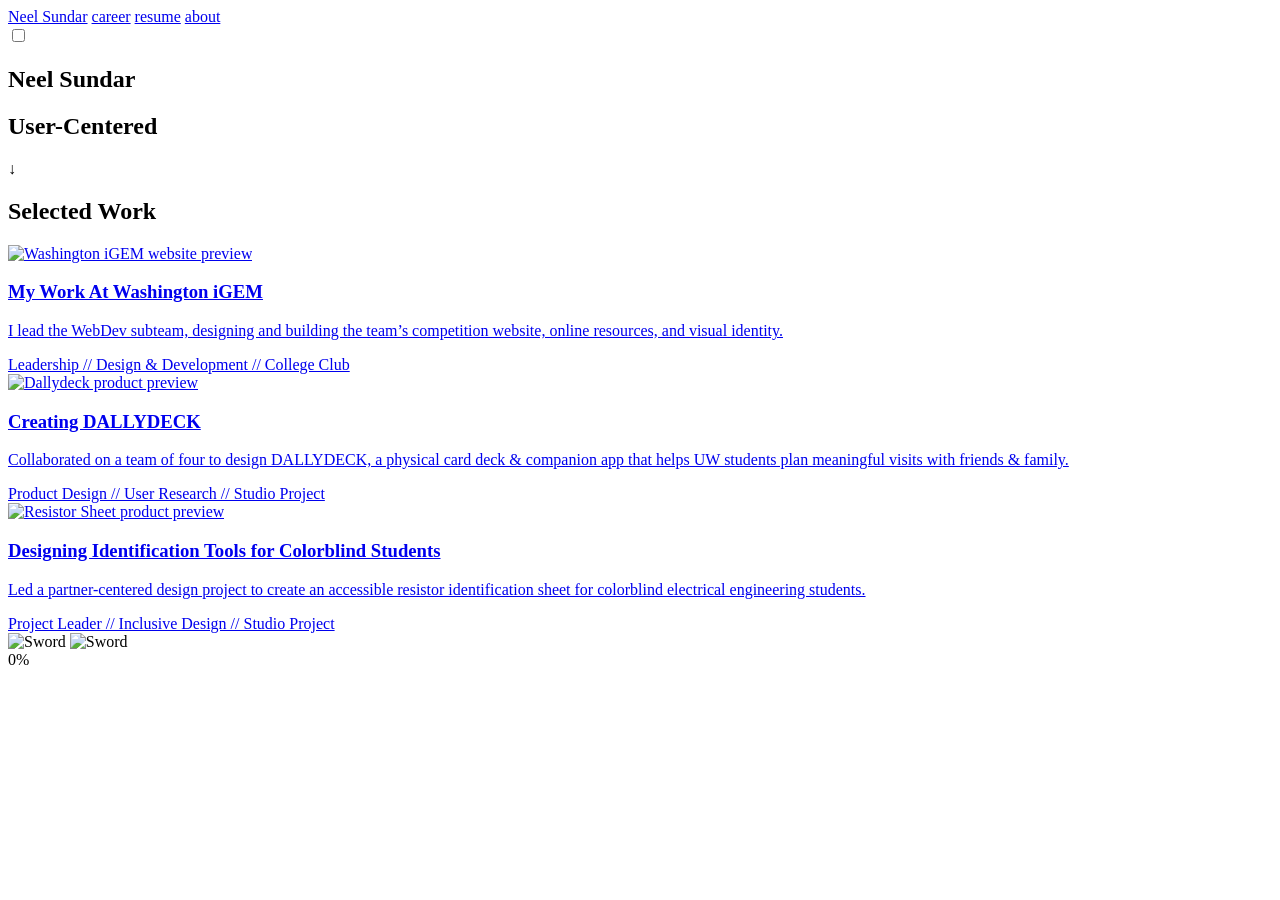
==== index.html @ bd40997f "Add files via upload" ====
<!DOCTYPE html>
<html lang="en">
<head>

  <meta charset="UTF-8" />
  <meta http-equiv="X-UA-Compatible" content = "IE=edge">
  <meta name="viewport" content="width=device-width, initial-scale=1.0" />
  <title>Neel Sundar</title>
  <link rel="stylesheet" href="css/styles.css" />
  <link href="https://fonts.googleapis.com/css2?family=JetBrains+Mono:wght@300;400;600&display=swap" rel="stylesheet">
</head>
<body>
<div class="astro-bg">
    <div class="sun"></div>
    <div class="moon"></div>
  </div>
<nav>
    <div class="nav-links">
      <a href="index.html">Neel Sundar</a>
      <a href="career.html">career</a>
      <a href="assets/images/Neel Sundar Resume.pdf" target = "_blank">resume</a>
      <a href="about.html">about</a>
    </div>

    <div class="theme-switch">
  <input type="checkbox" id="theme-toggle" />
  <label for="theme-toggle">
    <span class="toggle-circle"></span>
  </label>
  </div>
</nav>



<section class="hero-identity">
  <div class="hero-identity-container">
    <h1 class="hero-name" id="name-toggle">
      Neel Sundar
    </h1>

    <h2 class="home-role">
      User-Centered <span class="swap-word"></span>
    </h2>
  </div>
  <div class="scroll-indicator">
  ↓
  </div>
</section>

<section class="featured-work" id ="projects">
  <h2 class="section-title">Selected Work</h2>

  <div class="project-list">

    <!-- Project Item -->
    <a href="projects/igem.html" class="project-item">
      
      <div class="project-image">
        <img src="assets/images/igem-preview.png" alt="Washington iGEM website preview">
      </div>

      <div class="project-info">
        <h3>My Work At Washington iGEM</h3>
        <p>I lead the WebDev subteam, designing and building the team’s competition website, online resources, and visual identity.</p>
        <span class="project-link">Leadership // Design & Development // College Club</span>
      </div>

    </a>

    <!---HCDE302-303--->
    <a href="projects/dallydeck.html" class="project-item">
      
      <div class="project-image">
        <img src="assets/images/Dallydeck-preview.png" alt="Dallydeck product preview">
      </div>

      <div class="project-info">
        <h3>Creating DALLYDECK</h3>
        <p>Collaborated on a team of four to design DALLYDECK, a physical card deck & companion app that helps UW students plan meaningful visits with friends & family.</p>
        <span class="project-link">Product Design // User Research // Studio Project</span>
      </div>

    </a>
    <!---HCDE315 Tool for Colorblond Electrical Engineers-->
    <a href="projects/resistorcolorsheet.html" class="project-item">
      
      <div class="project-image">
        <img src="assets/images/Prototype315.png" alt="Resistor Sheet product preview">
      </div>

      <div class="project-info">
        <h3>Designing Identification Tools for Colorblind Students</h3>
        <p>Led a partner-centered design project to create an accessible resistor identification sheet for colorblind electrical engineering students.</p>
        <span class="project-link">Project Leader // Inclusive Design // Studio Project</span>
      </div>

    </a>
    
    <!-- Duplicate this block to add more projects -->

  </div>
</section>



<div class="sword-scene">
  <img src="assets/images/BlackSwordDrawing.svg"
       class="sword-img sword-sun"
       alt="Sword">

  <img src="assets/images/WhiteSwordDrawing.svg"
       class="sword-img sword-moon"
       alt="Sword">
  <div class="scroll-percentage" id="scrollPercentage">0%</div>
  <div class="fire"></div>
</div>


  <script src="js/main.js"></script>
</body>
</html>
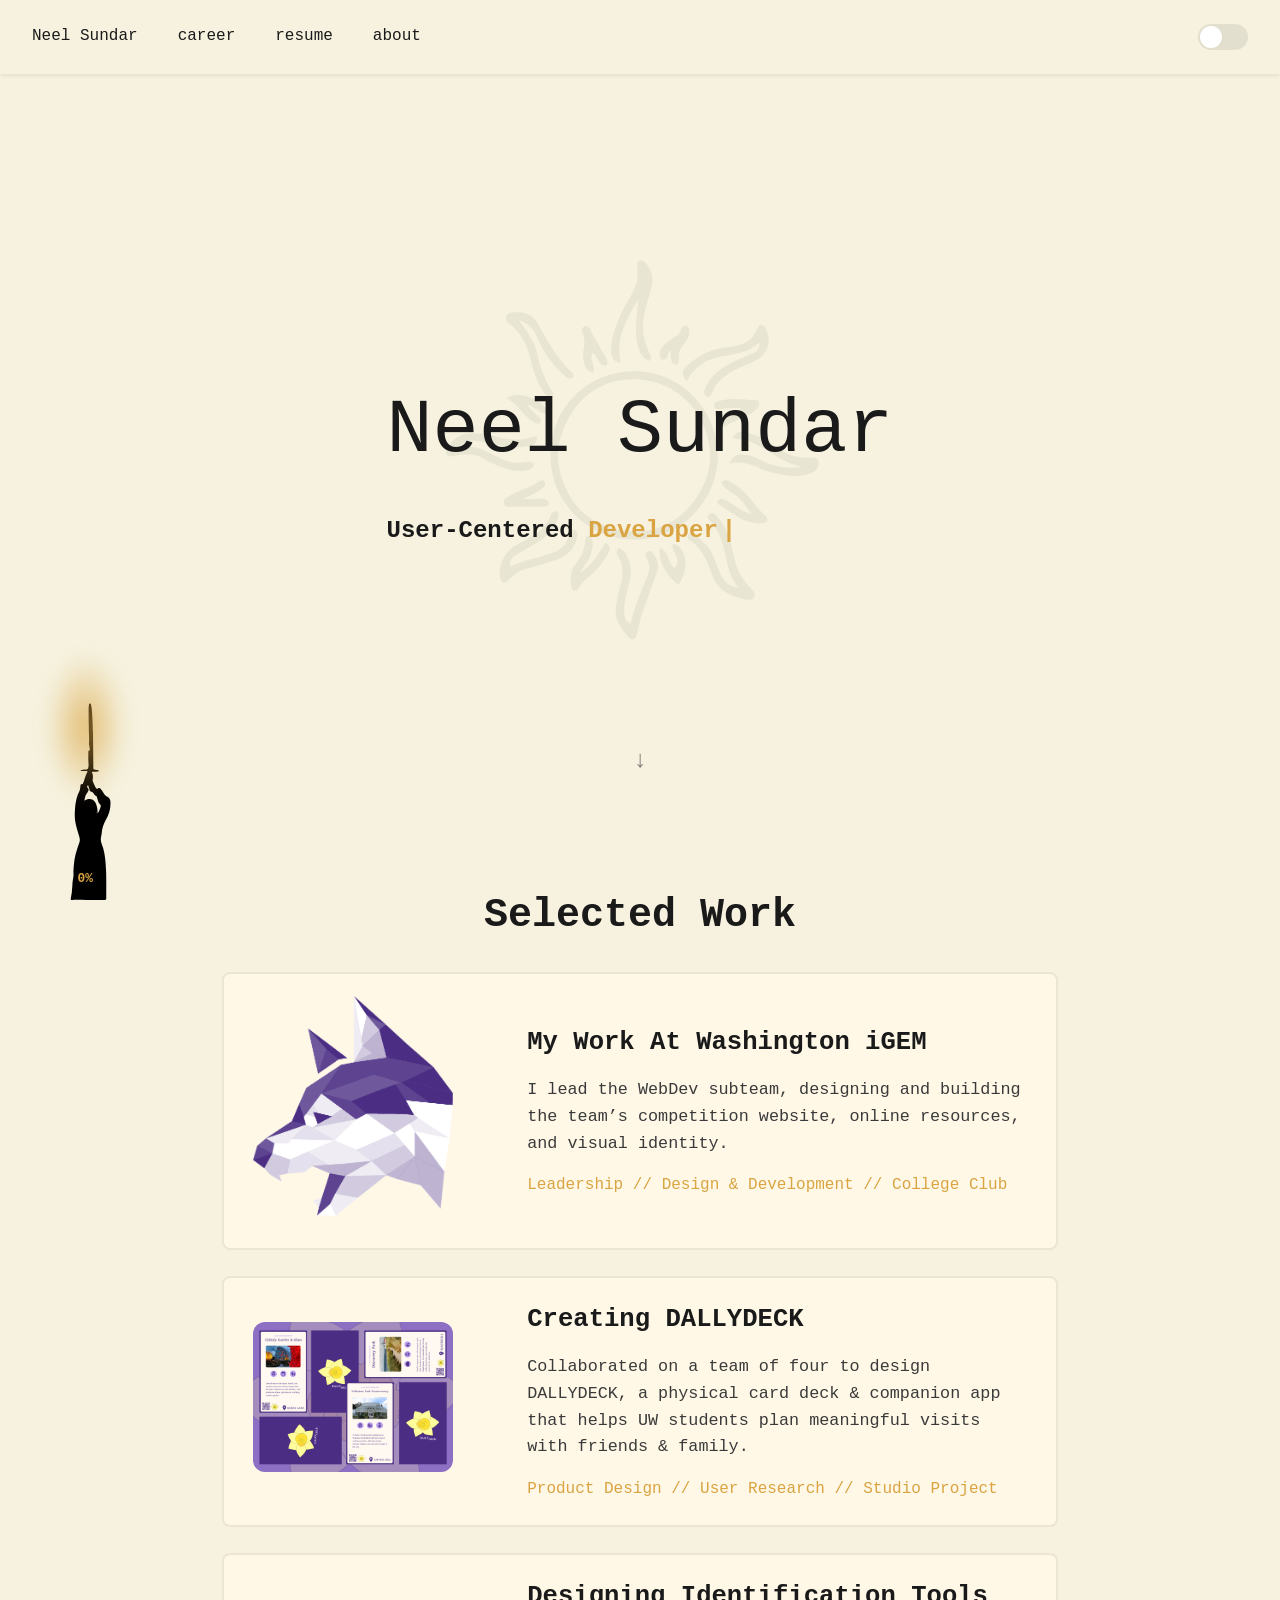
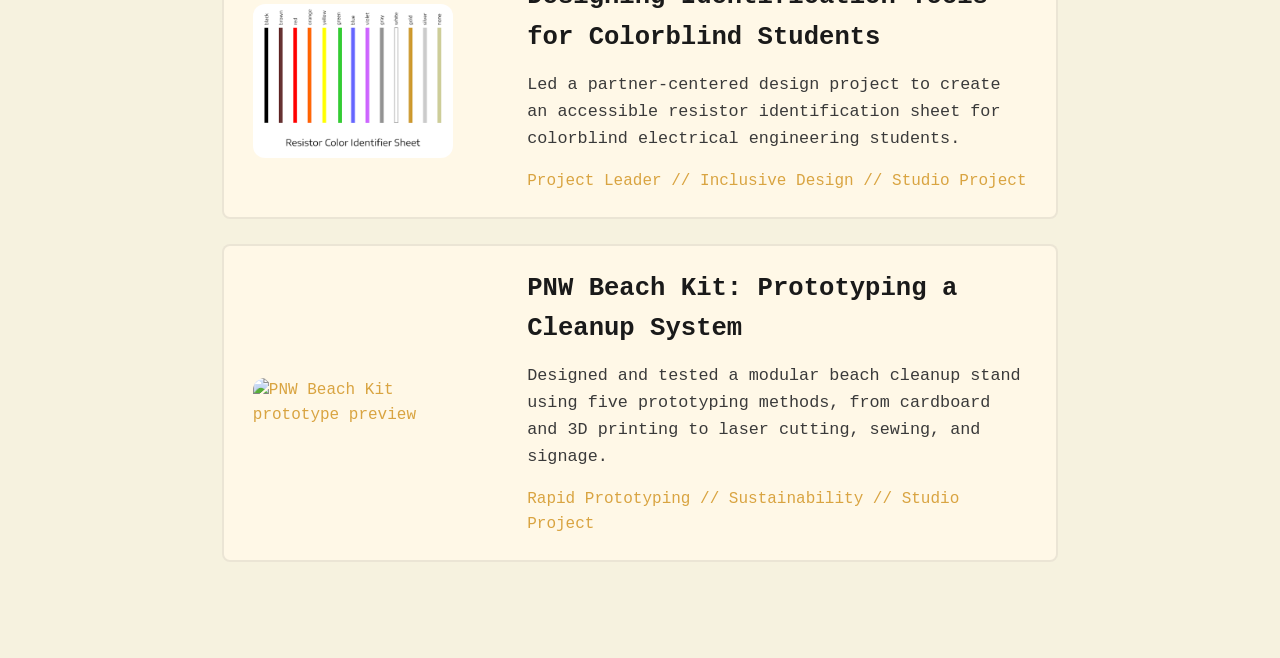
==== commit 11517bb3: "Add files via upload Changed read me + insta ANd added new preojects index.html" ====
--- a/index.html
+++ b/index.html
@@ -81,6 +81,8 @@
       </div>
 
     </a>
+
+    
     <!---HCDE315 Tool for Colorblond Electrical Engineers-->
     <a href="projects/resistorcolorsheet.html" class="project-item">
       
@@ -95,6 +97,22 @@
       </div>
 
     </a>
+
+    <!-- HCDE351: PNW Beach Kit -->
+    <a href="projects/pnwbeachkit.html" class="project-item">
+
+      <div class="project-image">
+        <img src="assets/images/beachtools1.png" alt="PNW Beach Kit prototype preview">
+      </div>
+
+      <div class="project-info">
+        <h3>PNW Beach Kit: Prototyping a Cleanup System</h3>
+        <p>Designed and tested a modular beach cleanup stand using five prototyping methods, from cardboard and 3D printing to laser cutting, sewing, and signage.</p>
+        <span class="project-link">Rapid Prototyping // Sustainability // Studio Project</span>
+      </div>
+
+    </a>
+
     
     <!-- Duplicate this block to add more projects -->
 
--- a/css/styles.css
+++ b/css/styles.css
@@ -0,0 +1,895 @@
+/* =========================
+   THEME SYSTEM
+========================= */
+
+:root {
+  /* 🌞 SUN THEME (Default) */
+  --bg-color: #f6f2df;          /* warm off-white */
+  --text-color: #1a1a1a;
+  --muted-text: #3a3a3a;
+  --accent-color: #d9a441;      /* warm gold */
+  --card-bg: #fff8e7;
+  --border-color: rgba(0, 0, 0, 0.08);
+}
+
+/* 🌙 MOON THEME */
+[data-theme="moon"] {
+  --bg-color: #0f1118;          /* deep dark base */
+  --text-color: #e6e9f0;
+  --muted-text: #c4cad8;
+  --accent-color: #4a6fa5;      /* greyish blue */
+  --card-bg: #161b26;
+  --border-color: rgba(255, 255, 255, 0.08);
+}
+
+
+/* =========================
+   RESET
+========================= */
+
+* {
+  margin: 0;
+  padding: 0;
+  box-sizing: border-box;
+}
+
+
+/* =========================
+   BASE
+========================= */
+
+body {
+  padding-top:100px;
+  font-family: "JetBrains Mono", "Courier New", monospace;
+  line-height: 1.6;
+
+  background: var(--bg-color);
+  color: var(--text-color);
+
+  padding-left: 2rem;
+  padding-right: 2rem;
+  padding-bottom: 2rem;
+  max-width: 1100px;
+  margin: 0 auto;
+
+  transition: background 0.3s ease, color 0.3s ease;
+}
+
+
+/* NAVIGATION */
+
+/* Fixed navbar */
+nav {
+  position: fixed;
+  top: 0;
+  left: 0;
+  width: 100%;
+  z-index: 1000;
+  display: flex;
+  justify-content: space-between; /* left = links, right = theme toggle */
+  align-items: center;
+  padding: 1.5rem 2rem; /* adjust to your original spacing */
+  background-color: var(--bg-color); /* optional */
+  box-shadow: 0 2px 4px var(--border-color); /* optional */
+}
+
+/* Keep nav links on the left */
+.nav-links {
+  display: flex;
+  gap: 40px;
+}
+
+
+
+nav a {
+  text-decoration: none;
+  color: var(--text-color);
+  font-weight: 500;
+  transition: color 0.2s ease;
+}
+
+nav a:hover {
+  color: var(--accent-color);
+}
+
+/* ========================= */
+/* THEME TOGGLE SWITCH */
+/* ========================= */
+
+/* Keep theme toggle on the right */
+.theme-switch {
+  display: flex;
+  align-items: center;
+}
+
+.theme-switch input {
+  display: none;
+}
+
+.theme-switch label {
+  width: 50px;
+  height: 26px;
+  background: var(--border-color);
+  border-radius: 50px;
+  position: relative;
+  cursor: pointer;
+  transition: background 0.3s ease;
+}
+
+.theme-switch .toggle-circle {
+  width: 22px;
+  height: 22px;
+  background: white;
+  border-radius: 50%;
+  position: absolute;
+  top: 2px;
+  left: 2px;
+  transition: transform 0.3s ease;
+}
+
+/* When checked → move circle */
+.theme-switch input:checked + label .toggle-circle {
+  transform: translateX(24px);
+}
+
+/* Dark mode active styling */
+[data-theme="moon"] .theme-switch label {
+  background: var(--accent-color);
+}
+
+/* =========================
+   HERO
+========================= */
+.career-section {
+  padding-top: 10px; /* adjust based on navbar height */
+}
+
+
+.hero h1 {
+  font-size: 3rem;
+  margin-bottom: 1rem;
+}
+
+.hero p {
+  font-size: 1.2rem;
+  max-width: 650px;
+  color: var(--muted-text);
+}
+
+
+/* =========================
+   WORK SECTION
+========================= */
+
+.featured-work {
+  margin-top: 4rem;
+}
+
+.project-grid {
+  display: grid;
+  grid-template-columns: repeat(auto-fit, minmax(260px, 1fr));
+  gap: 2rem;
+  margin-top: 2rem;
+}
+
+
+/* =========================
+   PROJECT CARD
+========================= */
+
+.project-card {
+  padding: 1.8rem;
+  background: var(--card-bg);
+  border: 1px solid var(--border-color);
+  border-radius: 12px;
+
+  text-decoration: none;
+  color: inherit;
+
+  transition: transform 0.3s ease, box-shadow 0.3s ease;
+}
+html {
+  overflow-y: scroll;
+}
+/* =========================
+   GLOBAL LINKS
+========================= */
+
+/* Base link style (outside navbar) */
+a {
+  text-decoration: none;
+  color: var(--accent-color);
+}
+
+/* Remove animation from navbar links */
+nav a {
+  color: var(--text-color);
+  transition: color 0.2s ease;
+}
+
+/* Keep your navbar hover color */
+nav a:hover {
+  color: var(--accent-color);
+}
+
+/* Animate NON-navbar links */
+body a:not(nav a) {
+  display: inline-block;
+  transition: transform 0.15s ease;
+}
+
+/* Grow slightly when clicked */
+body a:not(nav a):hover {
+  transform: scale(1.04);
+}
+
+.project-card:hover {
+  transform: translateY(-6px);
+  box-shadow: 0 10px 25px rgba(0, 0, 0, 0.08);
+}
+.project-item {
+  display: flex;
+  gap: 40px;
+  align-items: center;
+  padding: 30px 0;
+}
+
+.project-image img {
+  width: 200px;
+  border-radius: 12px;
+}
+
+.project-info {
+  max-width: 500px;
+}
+
+.project-item:visited {
+  color: inherit;   /* 🔥 removes purple visited color */
+}
+
+.project-link {
+  color: var(--accent-color);
+  font-weight: 500;
+}
+
+.project-item:hover .project-link {
+  opacity: 0.8;
+}
+
+
+/* ====================
+  Container 
+=====================*/
+.featured-work {
+  padding: 4rem 2rem;
+  max-width: 900px;
+  margin: 0 auto;
+}
+
+.section-title {
+  font-size: 2.5rem;
+  font-weight: 600;
+  margin-bottom: 1.5rem;
+  text-align: center;
+}
+
+/* Project List */
+.project-list {
+  display: flex;
+  flex-direction: column;
+  gap: 1.6rem;
+}
+
+/* Single Project */
+.project-item {
+  display: flex;
+  justify-content: space-between;
+  align-items: center;
+  padding: 1.4rem 1.8rem;
+  text-decoration: none;
+  border: 2px solid var(--border-color);
+  border-radius: 8px;
+  transition: all 0.25s ease;
+  background: var(--card-bg);
+}
+
+.project-item:hover {
+  border-color: var(--accent-color);
+  background: var(--bg-color);
+  transform: translateY(-3px);
+}
+
+.project-info h3 {
+  font-size: 1.6rem;
+  margin-bottom: 0.8rem;
+  font-weight: 600;
+  color: var(--text-color);
+}
+.project-info p {
+  font-size: 1.05rem;
+  color: var(--muted-text);   /* 🔥 use theme variable */
+  margin-bottom: 1rem;
+  line-height: 1.6;
+}
+
+/* Arrow on right */
+.arrow {
+  font-size: 1.5rem;
+  color: var(--muted-text);
+  transition: color 0.25s ease;
+}
+
+.project-item:hover .arrow {
+  color: var(--muted-text);
+}
+
+/* ========================= */
+/* HERO LAYOUT */
+/* ========================= */
+
+.hero-container {
+  display: grid;
+  grid-template-columns: 1fr 1fr;
+  gap: 4rem;
+  align-items: center;
+  padding-top: 60px;
+}
+
+
+/* Image */
+
+.hero-image img {
+  width: 100%;
+  max-width: 400px;
+  border-radius: 16px;
+  object-fit: cover;
+  box-shadow: 0 20px 40px rgba(0, 0, 0, 0.1);
+}
+
+/* Text */
+
+.hero-text h1 {
+  font-size: 3rem;
+  margin-bottom: 1rem;
+}
+
+.hero-text p {
+  font-size: 1.2rem;
+  line-height: 1.8;
+  color: var(--muted-text);
+  max-width: 500px;
+}
+
+@media (max-width: 768px) {
+  .hero-container {
+    grid-template-columns: 1fr;
+    text-align: center;
+  }
+
+  .hero-image {
+    display: flex;
+    justify-content: center;
+  }
+}
+
+/* =========================
+   BUTTONS
+========================= */
+
+button {
+  background: var(--accent-color);
+  color: white;
+  border: none;
+  padding: 0.6rem 1.2rem;
+  border-radius: 8px;
+  cursor: pointer;
+  font-weight: 500;
+
+  transition: opacity 0.2s ease, transform 0.2s ease;
+}
+
+button:hover {
+  opacity: 0.85;
+  transform: scale(1.05);
+}
+
+
+.swap-word {
+  color: var(--accent-color);
+  position: relative;
+}
+
+/* Blinking cursor */
+.swap-word::after {
+  content: "|";
+  margin-left: 4px;
+  animation: blink 2s infinite;
+}
+
+@keyframes blink {
+  0%, 50%, 100% { opacity: 1; }
+  25%, 75% { opacity: 0; }
+}
+
+/* =========================
+   HOME IDENTITY SECTION
+========================= */
+
+.hero-identity {
+  min-height: 80vh;      /* full viewport height */
+  display: flex;
+  align-items: center;     /* vertically center the hero content */
+  justify-content: center; /* horizontal center */
+  padding: 4rem 0 4rem 0;         /* optional padding */
+}
+
+.hero-identity-container {
+  max-width: 900px;
+  display: flex;
+  flex-direction: column;
+  gap: 1.2rem;
+  position: relative;
+}
+
+.hero-name {
+  font-family: 'JetBrains Mono', monospace;
+  font-size: clamp(3rem, 6vw, 5rem);
+  font-weight: 500;
+  transition: all 0.3s ease;
+  cursor: pointer;
+  user-select: none;
+}
+
+/* Click Interaction */
+.hero-name.active {
+  letter-spacing: 0.3em;
+  text-transform: uppercase;
+}
+
+/* Role Styling */
+.hero-role {
+  font-size: 1.2rem;
+  color: var(--muted-text);
+  letter-spacing: 0.08em;
+  text-transform: uppercase;
+  white-space: nowrap;
+}
+
+.swap-word {
+  color: var(--accent-color);
+}
+/* =========================
+   SCROLL ARROW
+========================= */
+
+.scroll-indicator {
+  position: absolute;
+  bottom: 2.5rem;
+  font-size: 1.5rem;
+  color: var(--muted-text);
+  opacity: 0.6;
+  animation: bounce 2s infinite;
+  cursor: pointer;
+  user-select: none;
+}
+
+/* Center it horizontally */
+.hero-identity {
+  position: relative; /* required for absolute positioning */
+}
+
+/* Animation */
+@keyframes bounce {
+  0%, 100% {
+    transform: translateY(0);
+  }
+  50% {
+    transform: translateY(10px);
+  }
+}
+
+.case-container{
+max-width:800px;
+margin:0 auto;
+padding-top: 100px;
+}
+
+.case-hero{
+  display: block;
+  margin: 40px auto;
+
+  width: 100%;
+  max-width: 700px;
+
+  border-radius: 12px;
+  box-shadow: 0 12px 20px rgba(0, 0, 0, 0.08);
+}
+
+/*
+.case-hero{
+  display:block;
+  margin:40px auto;
+  width:100%;
+  max-width:600px;
+}*/
+
+.case-summary{
+margin-top:2rem;
+}
+
+.case-facts{
+display:grid;
+grid-template-columns:repeat(3,1fr);
+gap:2rem;
+margin:1.5rem 0;
+}
+
+.case-section{
+margin-top:4rem;
+}
+
+.case-section img{
+width:100%;
+max-width: 700px;
+display: block;
+border-radius:10px;
+margin:25px auto;
+box-shadow:0 10px 30px rgba(0,0,0,0.08);
+}
+.case-section ul {
+  padding-left: 1.5rem;
+  margin-left: 0;
+}
+
+
+/* =========================
+   CONNECT SECTION
+========================= */
+.connect {
+  text-align: center;
+  margin: 6rem 0 4rem; /* spacing from other sections */
+}
+
+.connect h2 {
+  font-size: 2rem;
+  font-weight: 600;
+  margin-bottom: 0.5rem;
+}
+
+.connect p {
+  font-size: 1.05rem;
+  color: var(--muted-text);
+  margin-bottom: 2rem;
+}
+
+.connect-links {
+  display: flex;
+  justify-content: center;
+  gap: 2.5rem; /* spacing between buttons */
+  flex-wrap: wrap;
+}
+
+.connect-btn {
+  display: inline-block;
+  padding: 1rem 2rem;
+  font-size: 1.1rem;
+  font-weight: 600;
+  background: var(--accent-color);
+  color: var(--text-color);
+  border: none;
+  border-radius: 8px;
+  text-decoration: none;
+  cursor: pointer;
+
+  /* fix size to prevent jumping */
+  min-width: 180px; 
+  text-align: center;
+
+  transition: transform 0.2s ease, opacity 0.2s ease;
+}
+
+.connect-btn:hover {
+  transform: translateY(-3px);
+  opacity: 0.9;
+}
+
+.connect-btn:active {
+  transform: translateY(-3px);
+  opacity: 0.9;
+}
+/* =========================
+   FOOTER / CONNECT
+========================= 
+.connect-footer {
+  text-align: center;
+  padding: 4rem 2rem;
+  background: var(--card-bg); /* subtle footer background
+  border-top: 1px solid var(--border-color);
+}
+
+.connect-footer p {
+  font-size: 1.05rem;
+  color: var(--muted-text);
+  margin-bottom: 2rem;
+}
+
+.connect-links {
+  display: flex;
+  justify-content: center;
+  gap: 3rem;
+  flex-wrap: wrap;
+}
+
+.connect-btn {
+  display: inline-block;
+  padding: 1rem 2rem;
+  font-size: 1.2rem;
+  font-weight: 600;
+  background: var(--accent-color);
+  color: var(--text-color);
+  border: none;
+  border-radius: 8px;
+  text-decoration: none;
+  cursor: pointer;
+
+  width: 180px; /* fixed width to prevent jump
+  text-align: center;
+
+  transition: transform 0.2s ease, opacity 0.2s ease;
+}
+
+.connect-btn:hover {
+  transform: translateY(-3px);
+  opacity: 0.9;
+}
+
+.connect-btn:active {
+  transform: translateY(-3px);
+  opacity: 0.9;
+}
+*/
+/* =========================
+   SUN / MOON CENTERED BACKGROUND
+========================= */
+.astro-bg {
+  position: fixed;
+  top: 0;
+  left: 0;
+  width: 100%;
+  height: 100%;
+  pointer-events: none; /* click-through */
+  z-index: -1; /* behind all content */
+  display: flex;
+  align-items: center;
+  justify-content: center;
+}
+
+.astro-bg .sun,
+.astro-bg .moon {
+  position: absolute;
+  width: 1000px;   /* adjust size */
+  height: 1000px;
+  background-size: contain;
+  background-repeat: no-repeat;
+  background-position: center;
+  transition: opacity 0.5s ease, transform 0.5s ease;
+}
+
+/* Sun SVG */
+.astro-bg .sun {
+  background-image: url('../assets/images/SunDrawing.svg');
+  opacity: 0.05;
+}
+
+/* Moon SVG */
+.astro-bg .moon {
+  background-image: url('../assets/images/MoonDrawing.svg');
+  opacity: 0; /* hidden initially */
+  width: 1000px;
+  height: 1000px;
+
+  transform: translate(-50px);
+
+}
+
+/* TOGGLE: Moon theme */
+[data-theme="moon"] .astro-bg .sun {
+  opacity: 0;
+  transform: scale(0.8);
+}
+
+[data-theme="moon"] .astro-bg .moon {
+  opacity: 0.7;
+  transform: scale(1) translate(-50px);
+}
+/* =========================
+   SWORD + FIRE
+========================= */
+
+.sword-scene {
+  position: fixed;
+  bottom: 0;
+  left: 0;
+
+  width: 220px;
+  height: 420px;
+
+  pointer-events: none;
+  z-index: -1; /* stays behind content */
+}
+
+/* Sword image */
+.sword-img {
+  position: absolute;
+  bottom: 0;
+  left: 10px;
+
+  width: 160px;
+  height: auto;
+}
+/* default = sun theme */
+
+.sword-sun {
+  opacity: 1;
+}
+
+.sword-moon {
+  opacity: 0;
+}
+
+/* moon theme swap */
+
+[data-theme="moon"] .sword-sun {
+  opacity: 0;
+}
+
+[data-theme="moon"] .sword-moon {
+  opacity: 1;
+}
+.fire {
+  position: absolute;
+  bottom: 98px;
+  left: 46px;
+  width: 80px;
+  height: 150px;
+  background: radial-gradient(
+    ellipse at center,
+    var(--accent-color) 0%,
+    transparent 70%
+  );
+  filter: blur(10px);
+  opacity: 0.7;
+
+  animation: fireFlicker 3s infinite ease-in-out;
+
+}
+/* Flame flicker */
+@keyframes fireFlicker {
+
+  0% {
+    transform: scaleY(1) scaleX(1);
+    opacity: 0.7;
+  }
+
+  50% {
+    transform: scaleY(1.1) scaleX(0.95);
+    opacity: 0.9;
+  }
+
+  100% {
+    transform: scaleY(1) scaleX(1);
+    opacity: 0.7;
+  }
+
+}
+
+
+/* =========================
+   IMAGE ZOOM MODAL
+========================= */
+
+.image-modal {
+  display: none;
+  position: fixed;
+  z-index: 2000;
+  padding-top: 60px;
+  left: 0;
+  top: 0;
+  width: 100%;
+  height: 100%;
+
+  background: rgba(0, 0, 0, 0.85);
+}
+
+.modal-content {
+  display: block;
+  margin: auto;
+  width: 95vh;      /* almost full screen width */
+  max-width: 1200px; /* optional max for really big screens */
+  height: auto;     /* keep aspect ratio */
+  max-height: 95vh; /* almost full viewport height */
+  border-radius: 10px;
+
+  animation: zoomIn 0.3s ease;
+}
+
+@keyframes zoomIn {
+  from {
+    transform: scale(0.8);
+    opacity: 0;
+  }
+  to {
+    transform: scale(1);
+    opacity: 1;
+  }
+}
+
+/* Close button */
+.close-modal {
+  position: absolute;
+  top: 25px;
+  right: 40px;
+  color: white;
+  font-size: 35px;
+  font-weight: bold;
+  cursor: pointer;
+}
+
+/* Make images clickable */
+.case-section img,
+.case-hero {
+  cursor: zoom-in;
+}
+
+.combined-images {
+  display: flex;       /* horizontal row */
+  gap: 10px;           /* space between images */
+  justify-content: center; /* center the row */
+}
+
+.combined-images img {
+  max-width: 200px;    /* adjust as needed */
+  height: auto;        /* maintain aspect ratio */
+  border-radius: 8px;  /* optional styling */
+  box-shadow: 0 4px 10px rgba(0,0,0,0.1);
+}
+.scroll-percentage {
+  position: absolute;
+  top: 95%;          /* vertical center of the sword figure */
+  left: 37%;         /* horizontal center */
+  transform: translate(-25%, -50%); /* truly center it */
+  
+  font-family: 'JetBrains Mono', monospace;
+  font-size: 0.8rem;    /* smaller than before */
+  font-weight: bold;
+  color: var(--accent-color);
+  text-shadow: 0 2px 4px rgba(0,0,0,0.5);
+
+  pointer-events: none; /* don't block clicks */
+  z-index: 10;
+}
+
+.responsive-scroll {
+  display: flex;
+  overflow-x: hidden;  /* hide scrollbar */
+  gap: 0.5rem;
+  width: 100%;
+}
+
+.responsive-scroll img {
+  flex: 0 0 auto;           /* don’t shrink */
+  width: calc(20% - 0.4rem);/* 5 per screen on desktop */
+  height: auto;
+  border-radius: 6px;
+}
+
+/* Responsive adjustments */
+@media (max-width: 1200px) {
+  .responsive-scroll img { width: calc(25% - 0.4rem); }
+}
+@media (max-width: 900px) {
+  .responsive-scroll img { width: calc(33.33% - 0.4rem); }
+}
+@media (max-width: 600px) {
+  .responsive-scroll img { width: calc(50% - 0.25rem); }
+}
